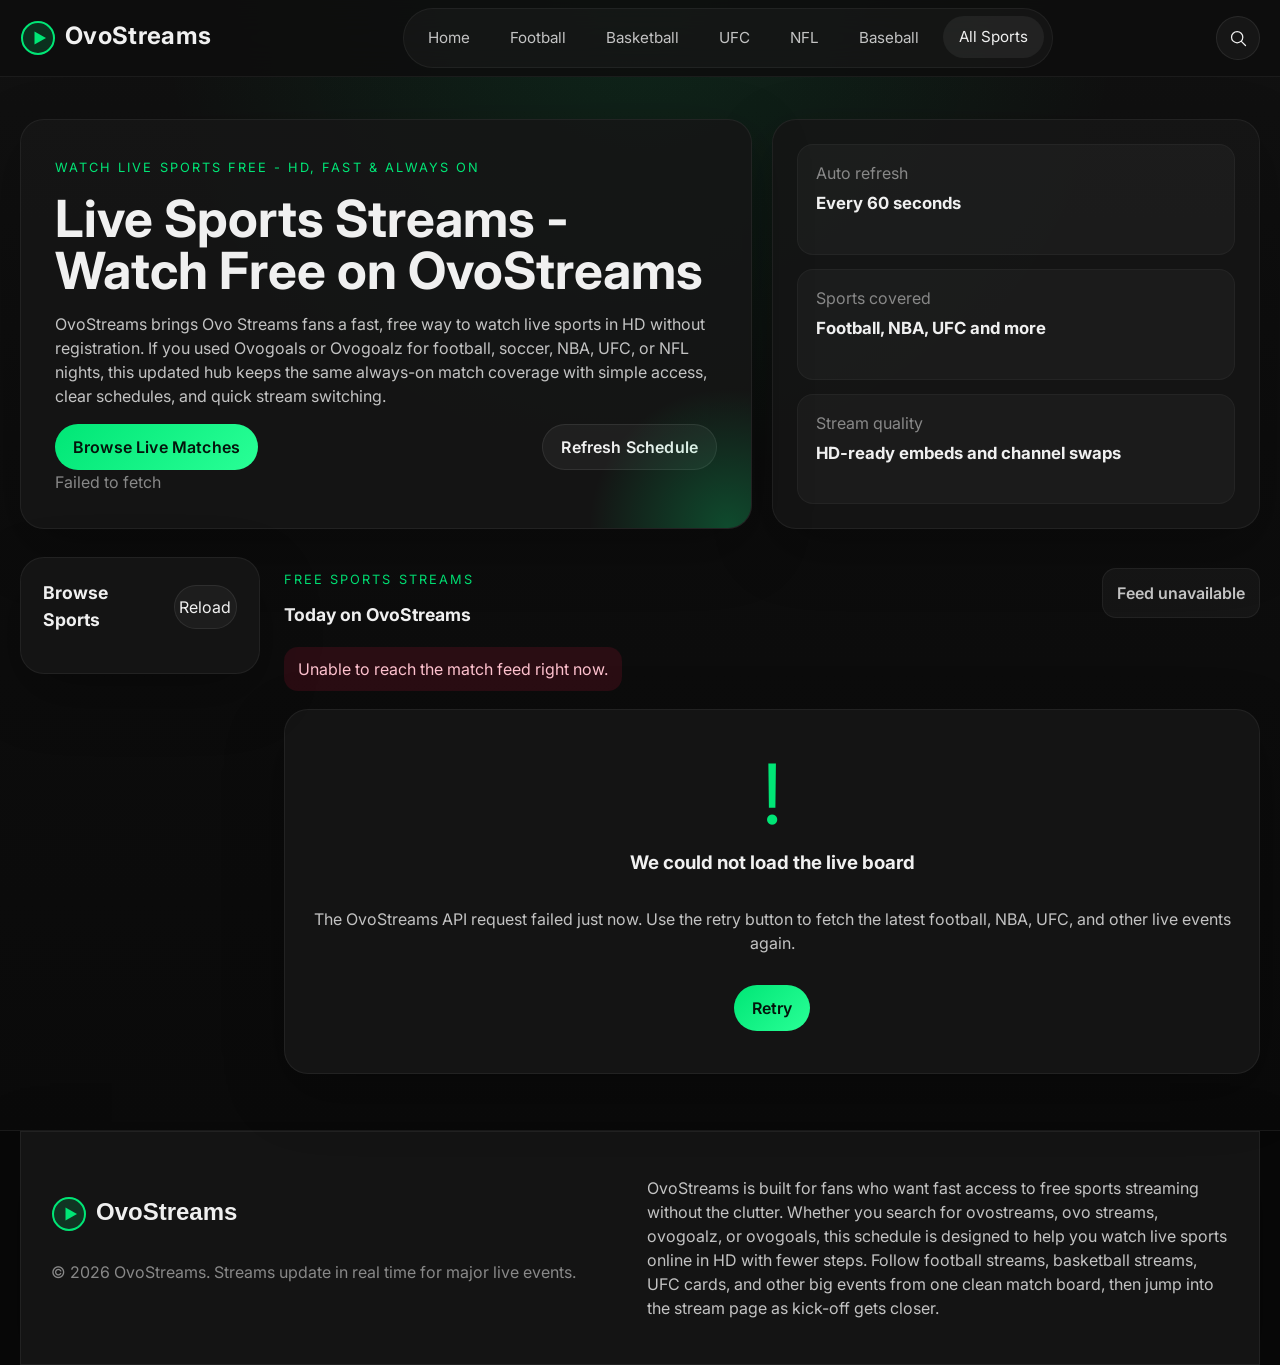
==== index.html @ c12c0e37 "Build static OvoStreams site" ====
<!DOCTYPE html>
<html lang="en">
<head>
  <meta charset="UTF-8">
  <meta name="viewport" content="width=device-width, initial-scale=1.0">
  <title>OvoStreams - Watch Free Live Sports Streaming | Ovogoals &amp; Ovostreams</title>
  <meta name="description" content="OvoStreams is your free live sports streaming hub. Watch football, NBA, UFC and more in HD. The best alternative to Ovogoalz, Ovogoals, and Buffstreams - no signup needed.">
  <meta name="keywords" content="ovostreams, ovo streams, ovogoals, ovogoalz, live sports streams, free sports streaming, watch sports online">
  <link rel="canonical" href="https://ovostreams.top/">
  <meta property="og:type" content="website">
  <meta property="og:title" content="OvoStreams - Watch Free Live Sports Streaming">
  <meta property="og:description" content="Stream football, NBA, UFC, NFL, and more in HD with OvoStreams. Fast, free, and always on.">
  <meta property="og:image" content="https://ovostreams.top/assets/img/og-image.png">
  <meta property="og:url" content="https://ovostreams.top/">
  <meta property="og:site_name" content="OvoStreams">
  <meta name="twitter:card" content="summary_large_image">
  <meta name="twitter:title" content="OvoStreams - Watch Free Live Sports Streaming">
  <meta name="twitter:description" content="Watch live sports free in HD on OvoStreams. Football, NBA, UFC, NFL and more with no registration.">
  <meta name="twitter:image" content="https://ovostreams.top/assets/img/og-image.png">
  <link rel="icon" type="image/svg+xml" href="assets/img/favicon.svg">
  <link rel="preconnect" href="https://fonts.googleapis.com">
  <link rel="preconnect" href="https://fonts.gstatic.com" crossorigin>
  <link href="https://fonts.googleapis.com/css2?family=Inter:wght@400;500;600;700&family=JetBrains+Mono:wght@500;700&display=swap" rel="stylesheet">
  <style>
    :root {
      color-scheme: dark;
      --bg-primary: #0d0d0d;
      --bg-secondary: #161616;
      --bg-tertiary: #1e1e1e;
      --accent-green: #00e676;
      --accent-red: #ff1744;
      --text-primary: #f0f0f0;
      --text-muted: #888888;
      --border: #2a2a2a;
      --card-hover: #1f2a1f;
      --shadow: 0 20px 60px rgba(0, 0, 0, 0.35);
      --radius-lg: 24px;
      --radius-md: 16px;
      --radius-sm: 12px;
      --content-width: min(1240px, calc(100vw - 32px));
      font-family: "Inter", sans-serif;
    }

    * {
      box-sizing: border-box;
    }

    body {
      margin: 0;
      min-height: 100vh;
      background:
        radial-gradient(circle at top, rgba(0, 230, 118, 0.1), transparent 32%),
        linear-gradient(180deg, #111 0%, #0d0d0d 32%, #090909 100%);
      color: var(--text-primary);
    }

    a {
      color: inherit;
      text-decoration: none;
    }

    .skip-link {
      position: absolute;
      left: 16px;
      top: -48px;
      background: var(--accent-green);
      color: #021108;
      padding: 10px 14px;
      border-radius: 999px;
      z-index: 30;
    }

    .skip-link:focus {
      top: 16px;
    }

    .site-header {
      position: sticky;
      top: 0;
      z-index: 20;
      backdrop-filter: blur(18px);
      background: rgba(13, 13, 13, 0.86);
      border-bottom: 1px solid rgba(255, 255, 255, 0.06);
    }

    .site-header__inner,
    .hero,
    .layout-shell,
    .site-footer__inner {
      width: var(--content-width);
      margin: 0 auto;
    }

    .site-header__inner {
      display: flex;
      align-items: center;
      justify-content: space-between;
      gap: 16px;
      min-height: 76px;
    }

    .brand {
      display: inline-flex;
      align-items: center;
      gap: 14px;
      font-weight: 700;
      font-size: 1.1rem;
      letter-spacing: 0.02em;
    }

    .hero {
      padding: 42px 0 28px;
    }

    .layout-shell {
      display: grid;
      grid-template-columns: 240px minmax(0, 1fr);
      gap: 24px;
      padding-bottom: 56px;
    }

    .match-grid {
      display: grid;
      grid-template-columns: repeat(auto-fit, minmax(260px, 1fr));
      gap: 18px;
    }

    .site-footer {
      border-top: 1px solid rgba(255, 255, 255, 0.08);
      background: rgba(8, 8, 8, 0.9);
    }

    @media (max-width: 860px) {
      .site-header__inner {
        flex-wrap: wrap;
        padding: 14px 0;
      }

      .layout-shell {
        grid-template-columns: 1fr;
      }
    }
  </style>
  <link rel="stylesheet" href="assets/css/style.css" media="print" onload="this.media='all'">
  <noscript><link rel="stylesheet" href="assets/css/style.css"></noscript>
  <script type="application/ld+json">
  {
    "@context": "https://schema.org",
    "@type": "WebSite",
    "name": "OvoStreams",
    "url": "https://ovostreams.top",
    "description": "Watch live sports streams free in HD. Football, NBA, UFC and more.",
    "potentialAction": {
      "@type": "SearchAction",
      "target": "https://ovostreams.top/?q={search_term_string}",
      "query-input": "required name=search_term_string"
    }
  }
  </script>
</head>
<body class="page-home" data-default-category="all">
  <a class="skip-link" href="#main-content">Skip to live matches</a>
  <header class="site-header">
    <div class="site-header__inner">
      <a class="brand" href="index.html" aria-label="OvoStreams home">
        <svg aria-hidden="true" width="220" height="36" viewBox="0 0 220 36" fill="none" xmlns="http://www.w3.org/2000/svg">
          <circle cx="18" cy="18" r="16" fill="#00E676" fill-opacity="0.16" stroke="#00E676" stroke-width="2"/>
          <path d="M14.5 11.5L26 18L14.5 24.5V11.5Z" fill="#00E676"/>
          <text x="45" y="24" fill="#F0F0F0" font-size="24" font-weight="700" font-family="Inter, sans-serif">OvoStreams</text>
        </svg>
      </a>
      <nav class="site-nav" aria-label="Primary navigation">
        <a class="site-nav__link" href="index.html">Home</a>
        <a class="site-nav__link" href="football.html" data-nav-filter="football">Football</a>
        <a class="site-nav__link" href="basketball.html" data-nav-filter="basketball">Basketball</a>
        <a class="site-nav__link" href="ufc.html" data-nav-filter="ufc">UFC</a>
        <a class="site-nav__link" href="nfl.html" data-nav-filter="nfl">NFL</a>
        <a class="site-nav__link" href="baseball.html" data-nav-filter="baseball">Baseball</a>
        <a class="site-nav__link is-active" href="index.html" data-nav-filter="all">All Sports</a>
      </nav>
      <button class="icon-button" type="button" aria-expanded="false" aria-controls="search-panel" data-search-toggle>
        <span class="visually-hidden">Open search</span>
        <svg aria-hidden="true" viewBox="0 0 24 24" width="20" height="20" fill="none">
          <circle cx="11" cy="11" r="6.75" stroke="currentColor" stroke-width="1.5"/>
          <path d="M16 16L21 21" stroke="currentColor" stroke-width="1.5" stroke-linecap="round"/>
        </svg>
      </button>
    </div>
    <div class="search-panel" id="search-panel" hidden>
      <form class="search-panel__inner" data-search-form>
        <label class="visually-hidden" for="match-search">Search live matches</label>
        <input id="match-search" class="search-input" type="search" name="q" placeholder="Search teams, leagues, NBA, UFC, football..." autocomplete="off">
        <button class="btn btn--primary" type="submit">Search</button>
      </form>
    </div>
  </header>

  <main id="main-content">
    <section class="hero">
      <div class="hero__content">
        <span class="eyebrow">Watch Live Sports Free - HD, Fast &amp; Always On</span>
        <h1>Live Sports Streams - Watch Free on OvoStreams</h1>
        <p class="hero__lede">OvoStreams brings Ovo Streams fans a fast, free way to watch live sports in HD without registration. If you used Ovogoals or Ovogoalz for football, soccer, NBA, UFC, or NFL nights, this updated hub keeps the same always-on match coverage with simple access, clear schedules, and quick stream switching.</p>
        <div class="hero__actions">
          <a class="btn btn--primary" href="#matches">Browse Live Matches</a>
          <button class="btn btn--ghost" type="button" data-refresh-button>Refresh Schedule</button>
        </div>
        <div class="hero__meta" aria-live="polite" data-last-updated>Loading the latest schedule...</div>
      </div>
      <aside class="hero__panel" aria-label="OvoStreams highlights">
        <div class="hero-stat">
          <span class="hero-stat__label">Auto refresh</span>
          <strong>Every 60 seconds</strong>
        </div>
        <div class="hero-stat">
          <span class="hero-stat__label">Sports covered</span>
          <strong>Football, NBA, UFC and more</strong>
        </div>
        <div class="hero-stat">
          <span class="hero-stat__label">Stream quality</span>
          <strong>HD-ready embeds and channel swaps</strong>
        </div>
      </aside>
    </section>

    <div class="layout-shell">
      <aside class="filters-panel" aria-label="Sports filters">
        <div class="filters-panel__inner">
          <div class="filters-panel__header">
            <h2>Browse Sports</h2>
            <button class="filters-panel__refresh" type="button" data-refresh-button>Reload</button>
          </div>
          <div class="category-list" id="categoryFilters"></div>
        </div>
      </aside>

      <section class="matches-section" id="matches" aria-labelledby="matches-heading">
        <div class="section-heading">
          <div>
            <p class="section-heading__eyebrow">Free sports streams</p>
            <h2 id="matches-heading">Today on OvoStreams</h2>
          </div>
          <div class="section-heading__actions">
            <span class="status-pill" data-status-pill>Loading match list</span>
          </div>
        </div>
        <div class="status-region" aria-live="polite" data-status-region></div>
        <div class="match-grid" id="matchGrid"></div>
      </section>
    </div>
  </main>

  <footer class="site-footer">
    <div class="site-footer__inner">
      <div>
        <a class="brand brand--footer" href="index.html" aria-label="OvoStreams home">
          <img src="assets/img/logo.svg" alt="OvoStreams" width="220" height="36" loading="lazy">
        </a>
        <p class="site-footer__copy">&copy; 2026 OvoStreams. Streams update in real time for major live events.</p>
      </div>
      <div>
        <p class="site-footer__seo">OvoStreams is built for fans who want fast access to free sports streaming without the clutter. Whether you search for ovostreams, ovo streams, ovogoalz, or ovogoals, this schedule is designed to help you watch live sports online in HD with fewer steps. Follow football streams, basketball streams, UFC cards, and other big events from one clean match board, then jump into the stream page as kick-off gets closer.</p>
      </div>
    </div>
  </footer>

  <script defer src="assets/js/utils.js"></script>
  <script defer src="assets/js/app.js"></script>
</body>
</html>
---- assets/css/style.css ----
:root {
  color-scheme: dark;
  --bg-primary: #0d0d0d;
  --bg-secondary: #161616;
  --bg-tertiary: #1e1e1e;
  --accent-green: #00e676;
  --accent-green-soft: rgba(0, 230, 118, 0.14);
  --accent-red: #ff1744;
  --text-primary: #f0f0f0;
  --text-secondary: #c3c3c3;
  --text-muted: #888888;
  --border: #2a2a2a;
  --card-hover: #1f2a1f;
  --card-shadow: 0 20px 60px rgba(0, 0, 0, 0.28);
  --radius-xl: 28px;
  --radius-lg: 24px;
  --radius-md: 16px;
  --radius-sm: 12px;
  --content-width: min(1240px, calc(100vw - 32px));
}

html {
  scroll-behavior: smooth;
}

body {
  font-family: "Inter", sans-serif;
  line-height: 1.5;
}

img {
  max-width: 100%;
  height: auto;
}

button,
input,
iframe {
  font: inherit;
}

button {
  border: 0;
  cursor: pointer;
}

.visually-hidden {
  position: absolute;
  width: 1px;
  height: 1px;
  padding: 0;
  margin: -1px;
  overflow: hidden;
  clip: rect(0, 0, 0, 0);
  white-space: nowrap;
  border: 0;
}

.site-nav {
  display: inline-flex;
  align-items: center;
  gap: 8px;
  padding: 8px;
  border-radius: 999px;
  background: rgba(255, 255, 255, 0.03);
  border: 1px solid rgba(255, 255, 255, 0.05);
}

.site-nav__link {
  padding: 10px 16px;
  border-radius: 999px;
  color: var(--text-secondary);
  font-size: 0.95rem;
  transition: color 160ms ease, background 160ms ease, transform 160ms ease;
}

.site-nav__link:hover,
.site-nav__link:focus-visible,
.site-nav__link.is-active {
  color: var(--text-primary);
  background: rgba(255, 255, 255, 0.06);
  transform: translateY(-1px);
}

.icon-button,
.filters-panel__refresh {
  display: inline-flex;
  align-items: center;
  justify-content: center;
  min-width: 44px;
  min-height: 44px;
  border-radius: 999px;
  background: rgba(255, 255, 255, 0.04);
  color: var(--text-primary);
  border: 1px solid rgba(255, 255, 255, 0.08);
  transition: transform 160ms ease, border-color 160ms ease, background 160ms ease;
}

.icon-button:hover,
.icon-button:focus-visible,
.filters-panel__refresh:hover,
.filters-panel__refresh:focus-visible {
  transform: translateY(-1px);
  border-color: rgba(0, 230, 118, 0.45);
  background: rgba(0, 230, 118, 0.12);
}

.search-panel {
  border-top: 1px solid rgba(255, 255, 255, 0.06);
  background: rgba(8, 8, 8, 0.82);
}

.search-panel__inner {
  width: var(--content-width);
  margin: 0 auto;
  display: flex;
  gap: 12px;
  padding: 14px 0 18px;
}

.search-input {
  flex: 1;
  min-width: 0;
  border-radius: 14px;
  border: 1px solid rgba(255, 255, 255, 0.08);
  background: rgba(255, 255, 255, 0.04);
  color: var(--text-primary);
  padding: 14px 18px;
}

.search-input::placeholder {
  color: var(--text-muted);
}

.btn {
  display: inline-flex;
  align-items: center;
  justify-content: center;
  gap: 8px;
  min-height: 46px;
  padding: 0 18px;
  border-radius: 999px;
  font-weight: 600;
  letter-spacing: 0.01em;
  transition: transform 160ms ease, background 160ms ease, border-color 160ms ease, color 160ms ease;
}

.btn:hover,
.btn:focus-visible {
  transform: translateY(-1px);
}

.btn--primary {
  background: linear-gradient(135deg, #00e676, #29ff96);
  color: #04140b;
}

.btn--ghost {
  background: rgba(255, 255, 255, 0.05);
  color: var(--text-primary);
  border: 1px solid rgba(255, 255, 255, 0.08);
}

.hero {
  display: grid;
  grid-template-columns: minmax(0, 1.2fr) minmax(280px, 0.8fr);
  gap: 20px;
  align-items: stretch;
}

.hero.hero--single {
  grid-template-columns: minmax(0, 1fr) !important;
}

.hero.hero--single > * {
  grid-column: 1 / -1;
}

.hero__content,
.hero__panel,
.filters-panel__inner,
.match-card,
.empty-state,
.site-footer__inner,
.match-shell__main,
.match-shell__sidebar,
.player-shell,
.seo-article,
.not-found__panel {
  background: rgba(22, 22, 22, 0.88);
  border: 1px solid rgba(255, 255, 255, 0.06);
  box-shadow: var(--card-shadow);
}

.hero__content,
.hero__panel,
.filters-panel__inner,
.match-shell__main,
.match-shell__sidebar,
.seo-article,
.not-found__panel {
  border-radius: var(--radius-lg);
}

.hero__content {
  padding: 34px;
  position: relative;
  overflow: hidden;
}

.hero__content::after {
  content: "";
  position: absolute;
  inset: auto -16% -34% auto;
  width: 280px;
  height: 280px;
  border-radius: 50%;
  background: radial-gradient(circle, rgba(0, 230, 118, 0.26), transparent 70%);
  pointer-events: none;
}

.eyebrow,
.section-heading__eyebrow,
.match-meta__eyebrow {
  display: inline-flex;
  align-items: center;
  gap: 8px;
  font-size: 0.8rem;
  letter-spacing: 0.16em;
  text-transform: uppercase;
  color: var(--accent-green);
}

.hero h1,
.match-meta h1,
.not-found__panel h1 {
  margin: 14px 0 12px;
  font-size: clamp(2.1rem, 4vw, 3.6rem);
  line-height: 1.02;
}

.hero__lede,
.site-footer__seo,
.seo-article p,
.empty-state p,
.match-summary {
  color: var(--text-secondary);
}

.hero__actions,
.section-heading,
.section-heading__actions,
.match-meta__row,
.player-shell__tabs,
.stream-list,
.site-footer__inner,
.match-shell,
.breadcrumbs,
.not-found__actions {
  display: flex;
  gap: 14px;
}

.hero__actions,
.section-heading,
.match-meta__row,
.site-footer__inner,
.breadcrumbs {
  align-items: center;
  justify-content: space-between;
}

.hero__actions,
.stream-list,
.not-found__actions {
  flex-wrap: wrap;
}

.hero__meta,
.site-footer__copy,
.breadcrumbs,
.match-summary,
.hero-stat__label {
  color: var(--text-muted);
}

.hero__panel {
  display: grid;
  gap: 14px;
  padding: 24px;
}

.hero-stat {
  padding: 16px 18px;
  border-radius: var(--radius-md);
  background: rgba(255, 255, 255, 0.03);
  border: 1px solid rgba(255, 255, 255, 0.04);
}

.hero-stat strong {
  display: block;
  margin-top: 6px;
  font-size: 1.05rem;
}

.filters-panel {
  position: sticky;
  top: 98px;
  align-self: start;
}

.filters-panel__inner {
  padding: 22px;
}

.filters-panel__header {
  display: flex;
  align-items: center;
  justify-content: space-between;
  gap: 12px;
  margin-bottom: 18px;
}

.filters-panel__header h2,
.section-heading h2,
.match-shell__sidebar h2 {
  margin: 0;
  font-size: 1.1rem;
}

.category-list,
.stream-list {
  display: grid;
  gap: 10px;
}

.category-pill,
.status-pill,
.meta-pill,
.channel-button {
  display: inline-flex;
  align-items: center;
  gap: 10px;
  padding: 12px 14px;
  border-radius: 14px;
  font-weight: 600;
}

.category-pill {
  width: 100%;
  justify-content: space-between;
  background: rgba(255, 255, 255, 0.03);
  color: var(--text-secondary);
  border: 1px solid transparent;
  transition: transform 160ms ease, border-color 160ms ease, background 160ms ease, color 160ms ease;
}

.category-pill:hover,
.category-pill:focus-visible,
.category-pill.is-active {
  color: var(--text-primary);
  background: rgba(0, 230, 118, 0.1);
  border-color: rgba(0, 230, 118, 0.32);
  transform: translateX(2px);
}

.category-pill__count {
  color: var(--text-muted);
  font-size: 0.88rem;
}

.matches-section {
  min-width: 0;
}

.section-heading {
  margin-bottom: 18px;
}

.status-pill,
.meta-pill {
  background: rgba(255, 255, 255, 0.04);
  color: var(--text-secondary);
  border: 1px solid rgba(255, 255, 255, 0.06);
}

.status-region {
  min-height: 28px;
  margin-bottom: 18px;
}

.status-message {
  display: inline-flex;
  align-items: center;
  gap: 10px;
  padding: 10px 14px;
  border-radius: 14px;
  background: rgba(255, 255, 255, 0.03);
  color: var(--text-secondary);
}

.status-message--error {
  background: rgba(255, 23, 68, 0.12);
  color: #ffc2cf;
}

.match-card {
  position: relative;
  overflow: hidden;
  display: flex;
  flex-direction: column;
  gap: 18px;
  padding: 22px;
  border-radius: var(--radius-md);
  transition: transform 180ms ease, border-color 180ms ease, background 180ms ease;
  min-height: 220px;
  cursor: pointer;
}

.match-card:hover,
.match-card:focus-within,
.match-card:focus-visible {
  transform: translateY(-4px);
  border-color: rgba(0, 230, 118, 0.25);
  background: rgba(31, 42, 31, 0.9);
}

.match-card:focus-visible {
  outline: 2px solid rgba(0, 230, 118, 0.75);
  outline-offset: 2px;
}

.match-card__header,
.match-card__footer,
.stream-list,
.empty-state,
.match-meta__stats,
.match-details__list {
  display: flex;
  align-items: center;
  gap: 12px;
}

.match-card__header,
.match-card__footer,
.match-meta__stats,
.match-details__list {
  justify-content: space-between;
}

.category-badge,
.stream-count,
.match-time,
.match-timecode,
.live-indicator,
.match-card__icon,
.inline-stat {
  display: inline-flex;
  align-items: center;
  gap: 8px;
}

.category-badge,
.stream-count,
.match-card__icon {
  padding: 8px 12px;
  border-radius: 999px;
  background: rgba(255, 255, 255, 0.04);
  color: var(--text-secondary);
  font-size: 0.9rem;
}

.match-card__title,
.seo-article h2,
.match-details__list dt,
.empty-state h3 {
  margin: 0;
}

.match-card__title {
  font-size: 1.2rem;
  line-height: 1.25;
}

.match-card__footer {
  margin-top: auto;
}

.match-time,
.match-timecode,
.inline-stat {
  color: var(--text-secondary);
  font-family: "JetBrains Mono", monospace;
  font-size: 0.92rem;
}

.btn-watch,
.channel-button {
  background: rgba(0, 230, 118, 0.12);
  color: var(--accent-green);
  border: 1px solid rgba(0, 230, 118, 0.18);
}

.btn-watch {
  padding: 10px 14px;
  border-radius: 999px;
  font-weight: 700;
}

.btn-watch:hover,
.btn-watch:focus-visible,
.channel-button:hover,
.channel-button:focus-visible,
.channel-button.is-active {
  background: rgba(0, 230, 118, 0.18);
  border-color: rgba(0, 230, 118, 0.34);
}

.empty-state,
.not-found__panel {
  flex-direction: column;
  justify-content: center;
  text-align: center;
  gap: 14px;
  padding: 42px 26px;
  border-radius: var(--radius-lg);
}

.empty-state__icon,
.not-found__code {
  font-size: clamp(2.8rem, 10vw, 5.2rem);
  line-height: 1;
  color: var(--accent-green);
}

.site-footer__inner {
  width: var(--content-width);
  margin: 0 auto;
  padding: 28px 30px;
}

.site-footer__inner > * {
  flex: 1;
}

.brand--footer {
  margin-bottom: 12px;
}

.page-match .site-main,
.page-not-found .site-main {
  width: var(--content-width);
  margin: 0 auto;
  padding: 36px 0 56px;
}

.breadcrumbs {
  flex-wrap: wrap;
  margin-bottom: 20px;
  font-size: 0.95rem;
}

.breadcrumbs a:hover,
.breadcrumbs a:focus-visible {
  color: var(--text-primary);
}

.breadcrumbs span:last-child {
  color: var(--text-primary);
}

.match-shell {
  align-items: start;
}

.match-shell__main {
  flex: 1.5;
  min-width: 0;
  padding: 28px;
}

.match-shell__sidebar {
  flex: 0.9;
  min-width: min(320px, 100%);
  padding: 24px;
  position: sticky;
  top: 98px;
}

.match-meta__stats,
.match-details__list {
  flex-wrap: wrap;
  margin: 18px 0 0;
}

.player-shell {
  margin-top: 26px;
  padding: 18px;
  border-radius: var(--radius-md);
  max-width: 900px;
}

.player-shell__frame {
  position: relative;
  width: 100%;
  aspect-ratio: 16 / 9;
  background: linear-gradient(135deg, rgba(255, 255, 255, 0.03), rgba(0, 230, 118, 0.08));
  border-radius: var(--radius-md);
  overflow: hidden;
}

.player-shell__frame iframe {
  width: 100%;
  height: 100%;
  border: 0;
  background: #000;
}

.player-shell__placeholder {
  display: grid;
  place-items: center;
  height: 100%;
  padding: 24px;
  text-align: center;
  color: var(--text-secondary);
}

.player-shell__tabs {
  justify-content: flex-start;
  margin-top: 16px;
  flex-wrap: wrap;
}

.seo-article,
.match-shell__sidebar {
  margin-top: 22px;
}

.seo-article,
.match-shell__sidebar {
  padding: 24px;
}

.match-details__list {
  flex-direction: column;
  align-items: stretch;
  gap: 14px;
  margin-top: 18px;
}

.match-details__list div {
  padding: 14px 16px;
  border-radius: var(--radius-sm);
  background: rgba(255, 255, 255, 0.03);
}

.match-details__list dt {
  color: var(--text-muted);
  margin-bottom: 6px;
}

.match-details__list dd {
  margin: 0;
}

.not-found__panel {
  max-width: 720px;
  margin: 80px auto 0;
}

.live-indicator {
  color: #ffc6d3;
  font-weight: 700;
}

.live-dot {
  width: 8px;
  height: 8px;
  border-radius: 50%;
  background: #ff1744;
  animation: pulse-live 1.2s infinite ease-in-out;
  display: inline-block;
}

.skeleton {
  background: linear-gradient(90deg, #1e1e1e 25%, #2a2a2a 50%, #1e1e1e 75%);
  background-size: 400px 100%;
  animation: shimmer 1.4s infinite linear;
  border-radius: 8px;
}

.skeleton-card {
  min-height: 220px;
  padding: 22px;
  border-radius: var(--radius-md);
  background-color: rgba(22, 22, 22, 0.9);
  border: 1px solid rgba(255, 255, 255, 0.06);
}

.skeleton-card__top,
.skeleton-card__title,
.skeleton-card__footer {
  border-radius: 999px;
}

.skeleton-card__top {
  width: 62%;
  height: 18px;
  margin-bottom: 24px;
}

.skeleton-card__title {
  width: 90%;
  height: 22px;
  margin-bottom: 14px;
}

.skeleton-card__title:last-of-type {
  width: 68%;
}

.skeleton-card__footer {
  width: 54%;
  height: 18px;
  margin-top: 36px;
}

@keyframes pulse-live {
  0%,
  100% {
    opacity: 1;
    transform: scale(1);
  }
  50% {
    opacity: 0.4;
    transform: scale(1.4);
  }
}

@keyframes shimmer {
  0% {
    background-position: -400px 0;
  }
  100% {
    background-position: 400px 0;
  }
}

@media (max-width: 1100px) {
  .hero,
  .site-footer__inner,
  .match-shell {
    flex-direction: column;
  }

  .hero {
    grid-template-columns: 1fr;
  }

  .match-shell {
    display: grid;
  }

  .match-shell__sidebar {
    position: static;
    min-width: 0;
  }
}

@media (max-width: 860px) {
  .site-nav {
    order: 3;
    width: 100%;
    overflow-x: auto;
    justify-content: flex-start;
    scrollbar-width: none;
  }

  .site-nav::-webkit-scrollbar,
  .category-list::-webkit-scrollbar {
    display: none;
  }

  .filters-panel {
    position: static;
  }

  .filters-panel__inner {
    padding: 0;
    background: transparent;
    border: 0;
    box-shadow: none;
  }

  .filters-panel__header {
    margin-bottom: 12px;
  }

  .category-list {
    display: flex;
    overflow-x: auto;
    padding-bottom: 4px;
  }

  .category-pill {
    width: auto;
    white-space: nowrap;
  }

  .match-grid {
    grid-template-columns: 1fr;
  }

  .search-panel__inner {
    flex-direction: column;
  }
}

@media (max-width: 640px) {
  .site-header__inner,
  .hero,
  .layout-shell,
  .page-match .site-main,
  .page-not-found .site-main,
  .site-footer__inner {
    width: min(100vw - 24px, 1240px);
  }

  .hero__content,
  .hero__panel,
  .match-shell__main,
  .match-shell__sidebar,
  .seo-article,
  .not-found__panel,
  .player-shell {
    padding: 22px;
  }

  .section-heading {
    align-items: flex-start;
    flex-direction: column;
  }

  .match-card__header,
  .match-card__footer {
    align-items: flex-start;
    flex-direction: column;
  }

  .site-footer__inner {
    padding: 24px;
  }
}
---- assets/css/style.css ----
:root {
  color-scheme: dark;
  --bg-primary: #0d0d0d;
  --bg-secondary: #161616;
  --bg-tertiary: #1e1e1e;
  --accent-green: #00e676;
  --accent-green-soft: rgba(0, 230, 118, 0.14);
  --accent-red: #ff1744;
  --text-primary: #f0f0f0;
  --text-secondary: #c3c3c3;
  --text-muted: #888888;
  --border: #2a2a2a;
  --card-hover: #1f2a1f;
  --card-shadow: 0 20px 60px rgba(0, 0, 0, 0.28);
  --radius-xl: 28px;
  --radius-lg: 24px;
  --radius-md: 16px;
  --radius-sm: 12px;
  --content-width: min(1240px, calc(100vw - 32px));
}

html {
  scroll-behavior: smooth;
}

body {
  font-family: "Inter", sans-serif;
  line-height: 1.5;
}

img {
  max-width: 100%;
  height: auto;
}

button,
input,
iframe {
  font: inherit;
}

button {
  border: 0;
  cursor: pointer;
}

.visually-hidden {
  position: absolute;
  width: 1px;
  height: 1px;
  padding: 0;
  margin: -1px;
  overflow: hidden;
  clip: rect(0, 0, 0, 0);
  white-space: nowrap;
  border: 0;
}

.site-nav {
  display: inline-flex;
  align-items: center;
  gap: 8px;
  padding: 8px;
  border-radius: 999px;
  background: rgba(255, 255, 255, 0.03);
  border: 1px solid rgba(255, 255, 255, 0.05);
}

.site-nav__link {
  padding: 10px 16px;
  border-radius: 999px;
  color: var(--text-secondary);
  font-size: 0.95rem;
  transition: color 160ms ease, background 160ms ease, transform 160ms ease;
}

.site-nav__link:hover,
.site-nav__link:focus-visible,
.site-nav__link.is-active {
  color: var(--text-primary);
  background: rgba(255, 255, 255, 0.06);
  transform: translateY(-1px);
}

.icon-button,
.filters-panel__refresh {
  display: inline-flex;
  align-items: center;
  justify-content: center;
  min-width: 44px;
  min-height: 44px;
  border-radius: 999px;
  background: rgba(255, 255, 255, 0.04);
  color: var(--text-primary);
  border: 1px solid rgba(255, 255, 255, 0.08);
  transition: transform 160ms ease, border-color 160ms ease, background 160ms ease;
}

.icon-button:hover,
.icon-button:focus-visible,
.filters-panel__refresh:hover,
.filters-panel__refresh:focus-visible {
  transform: translateY(-1px);
  border-color: rgba(0, 230, 118, 0.45);
  background: rgba(0, 230, 118, 0.12);
}

.search-panel {
  border-top: 1px solid rgba(255, 255, 255, 0.06);
  background: rgba(8, 8, 8, 0.82);
}

.search-panel__inner {
  width: var(--content-width);
  margin: 0 auto;
  display: flex;
  gap: 12px;
  padding: 14px 0 18px;
}

.search-input {
  flex: 1;
  min-width: 0;
  border-radius: 14px;
  border: 1px solid rgba(255, 255, 255, 0.08);
  background: rgba(255, 255, 255, 0.04);
  color: var(--text-primary);
  padding: 14px 18px;
}

.search-input::placeholder {
  color: var(--text-muted);
}

.btn {
  display: inline-flex;
  align-items: center;
  justify-content: center;
  gap: 8px;
  min-height: 46px;
  padding: 0 18px;
  border-radius: 999px;
  font-weight: 600;
  letter-spacing: 0.01em;
  transition: transform 160ms ease, background 160ms ease, border-color 160ms ease, color 160ms ease;
}

.btn:hover,
.btn:focus-visible {
  transform: translateY(-1px);
}

.btn--primary {
  background: linear-gradient(135deg, #00e676, #29ff96);
  color: #04140b;
}

.btn--ghost {
  background: rgba(255, 255, 255, 0.05);
  color: var(--text-primary);
  border: 1px solid rgba(255, 255, 255, 0.08);
}

.hero {
  display: grid;
  grid-template-columns: minmax(0, 1.2fr) minmax(280px, 0.8fr);
  gap: 20px;
  align-items: stretch;
}

.hero.hero--single {
  grid-template-columns: minmax(0, 1fr) !important;
}

.hero.hero--single > * {
  grid-column: 1 / -1;
}

.hero__content,
.hero__panel,
.filters-panel__inner,
.match-card,
.empty-state,
.site-footer__inner,
.match-shell__main,
.match-shell__sidebar,
.player-shell,
.seo-article,
.not-found__panel {
  background: rgba(22, 22, 22, 0.88);
  border: 1px solid rgba(255, 255, 255, 0.06);
  box-shadow: var(--card-shadow);
}

.hero__content,
.hero__panel,
.filters-panel__inner,
.match-shell__main,
.match-shell__sidebar,
.seo-article,
.not-found__panel {
  border-radius: var(--radius-lg);
}

.hero__content {
  padding: 34px;
  position: relative;
  overflow: hidden;
}

.hero__content::after {
  content: "";
  position: absolute;
  inset: auto -16% -34% auto;
  width: 280px;
  height: 280px;
  border-radius: 50%;
  background: radial-gradient(circle, rgba(0, 230, 118, 0.26), transparent 70%);
  pointer-events: none;
}

.eyebrow,
.section-heading__eyebrow,
.match-meta__eyebrow {
  display: inline-flex;
  align-items: center;
  gap: 8px;
  font-size: 0.8rem;
  letter-spacing: 0.16em;
  text-transform: uppercase;
  color: var(--accent-green);
}

.hero h1,
.match-meta h1,
.not-found__panel h1 {
  margin: 14px 0 12px;
  font-size: clamp(2.1rem, 4vw, 3.6rem);
  line-height: 1.02;
}

.hero__lede,
.site-footer__seo,
.seo-article p,
.empty-state p,
.match-summary {
  color: var(--text-secondary);
}

.hero__actions,
.section-heading,
.section-heading__actions,
.match-meta__row,
.player-shell__tabs,
.stream-list,
.site-footer__inner,
.match-shell,
.breadcrumbs,
.not-found__actions {
  display: flex;
  gap: 14px;
}

.hero__actions,
.section-heading,
.match-meta__row,
.site-footer__inner,
.breadcrumbs {
  align-items: center;
  justify-content: space-between;
}

.hero__actions,
.stream-list,
.not-found__actions {
  flex-wrap: wrap;
}

.hero__meta,
.site-footer__copy,
.breadcrumbs,
.match-summary,
.hero-stat__label {
  color: var(--text-muted);
}

.hero__panel {
  display: grid;
  gap: 14px;
  padding: 24px;
}

.hero-stat {
  padding: 16px 18px;
  border-radius: var(--radius-md);
  background: rgba(255, 255, 255, 0.03);
  border: 1px solid rgba(255, 255, 255, 0.04);
}

.hero-stat strong {
  display: block;
  margin-top: 6px;
  font-size: 1.05rem;
}

.filters-panel {
  position: sticky;
  top: 98px;
  align-self: start;
}

.filters-panel__inner {
  padding: 22px;
}

.filters-panel__header {
  display: flex;
  align-items: center;
  justify-content: space-between;
  gap: 12px;
  margin-bottom: 18px;
}

.filters-panel__header h2,
.section-heading h2,
.match-shell__sidebar h2 {
  margin: 0;
  font-size: 1.1rem;
}

.category-list,
.stream-list {
  display: grid;
  gap: 10px;
}

.category-pill,
.status-pill,
.meta-pill,
.channel-button {
  display: inline-flex;
  align-items: center;
  gap: 10px;
  padding: 12px 14px;
  border-radius: 14px;
  font-weight: 600;
}

.category-pill {
  width: 100%;
  justify-content: space-between;
  background: rgba(255, 255, 255, 0.03);
  color: var(--text-secondary);
  border: 1px solid transparent;
  transition: transform 160ms ease, border-color 160ms ease, background 160ms ease, color 160ms ease;
}

.category-pill:hover,
.category-pill:focus-visible,
.category-pill.is-active {
  color: var(--text-primary);
  background: rgba(0, 230, 118, 0.1);
  border-color: rgba(0, 230, 118, 0.32);
  transform: translateX(2px);
}

.category-pill__count {
  color: var(--text-muted);
  font-size: 0.88rem;
}

.matches-section {
  min-width: 0;
}

.section-heading {
  margin-bottom: 18px;
}

.status-pill,
.meta-pill {
  background: rgba(255, 255, 255, 0.04);
  color: var(--text-secondary);
  border: 1px solid rgba(255, 255, 255, 0.06);
}

.status-region {
  min-height: 28px;
  margin-bottom: 18px;
}

.status-message {
  display: inline-flex;
  align-items: center;
  gap: 10px;
  padding: 10px 14px;
  border-radius: 14px;
  background: rgba(255, 255, 255, 0.03);
  color: var(--text-secondary);
}

.status-message--error {
  background: rgba(255, 23, 68, 0.12);
  color: #ffc2cf;
}

.match-card {
  position: relative;
  overflow: hidden;
  display: flex;
  flex-direction: column;
  gap: 18px;
  padding: 22px;
  border-radius: var(--radius-md);
  transition: transform 180ms ease, border-color 180ms ease, background 180ms ease;
  min-height: 220px;
  cursor: pointer;
}

.match-card:hover,
.match-card:focus-within,
.match-card:focus-visible {
  transform: translateY(-4px);
  border-color: rgba(0, 230, 118, 0.25);
  background: rgba(31, 42, 31, 0.9);
}

.match-card:focus-visible {
  outline: 2px solid rgba(0, 230, 118, 0.75);
  outline-offset: 2px;
}

.match-card__header,
.match-card__footer,
.stream-list,
.empty-state,
.match-meta__stats,
.match-details__list {
  display: flex;
  align-items: center;
  gap: 12px;
}

.match-card__header,
.match-card__footer,
.match-meta__stats,
.match-details__list {
  justify-content: space-between;
}

.category-badge,
.stream-count,
.match-time,
.match-timecode,
.live-indicator,
.match-card__icon,
.inline-stat {
  display: inline-flex;
  align-items: center;
  gap: 8px;
}

.category-badge,
.stream-count,
.match-card__icon {
  padding: 8px 12px;
  border-radius: 999px;
  background: rgba(255, 255, 255, 0.04);
  color: var(--text-secondary);
  font-size: 0.9rem;
}

.match-card__title,
.seo-article h2,
.match-details__list dt,
.empty-state h3 {
  margin: 0;
}

.match-card__title {
  font-size: 1.2rem;
  line-height: 1.25;
}

.match-card__footer {
  margin-top: auto;
}

.match-time,
.match-timecode,
.inline-stat {
  color: var(--text-secondary);
  font-family: "JetBrains Mono", monospace;
  font-size: 0.92rem;
}

.btn-watch,
.channel-button {
  background: rgba(0, 230, 118, 0.12);
  color: var(--accent-green);
  border: 1px solid rgba(0, 230, 118, 0.18);
}

.btn-watch {
  padding: 10px 14px;
  border-radius: 999px;
  font-weight: 700;
}

.btn-watch:hover,
.btn-watch:focus-visible,
.channel-button:hover,
.channel-button:focus-visible,
.channel-button.is-active {
  background: rgba(0, 230, 118, 0.18);
  border-color: rgba(0, 230, 118, 0.34);
}

.empty-state,
.not-found__panel {
  flex-direction: column;
  justify-content: center;
  text-align: center;
  gap: 14px;
  padding: 42px 26px;
  border-radius: var(--radius-lg);
}

.empty-state__icon,
.not-found__code {
  font-size: clamp(2.8rem, 10vw, 5.2rem);
  line-height: 1;
  color: var(--accent-green);
}

.site-footer__inner {
  width: var(--content-width);
  margin: 0 auto;
  padding: 28px 30px;
}

.site-footer__inner > * {
  flex: 1;
}

.brand--footer {
  margin-bottom: 12px;
}

.page-match .site-main,
.page-not-found .site-main {
  width: var(--content-width);
  margin: 0 auto;
  padding: 36px 0 56px;
}

.breadcrumbs {
  flex-wrap: wrap;
  margin-bottom: 20px;
  font-size: 0.95rem;
}

.breadcrumbs a:hover,
.breadcrumbs a:focus-visible {
  color: var(--text-primary);
}

.breadcrumbs span:last-child {
  color: var(--text-primary);
}

.match-shell {
  align-items: start;
}

.match-shell__main {
  flex: 1.5;
  min-width: 0;
  padding: 28px;
}

.match-shell__sidebar {
  flex: 0.9;
  min-width: min(320px, 100%);
  padding: 24px;
  position: sticky;
  top: 98px;
}

.match-meta__stats,
.match-details__list {
  flex-wrap: wrap;
  margin: 18px 0 0;
}

.player-shell {
  margin-top: 26px;
  padding: 18px;
  border-radius: var(--radius-md);
  max-width: 900px;
}

.player-shell__frame {
  position: relative;
  width: 100%;
  aspect-ratio: 16 / 9;
  background: linear-gradient(135deg, rgba(255, 255, 255, 0.03), rgba(0, 230, 118, 0.08));
  border-radius: var(--radius-md);
  overflow: hidden;
}

.player-shell__frame iframe {
  width: 100%;
  height: 100%;
  border: 0;
  background: #000;
}

.player-shell__placeholder {
  display: grid;
  place-items: center;
  height: 100%;
  padding: 24px;
  text-align: center;
  color: var(--text-secondary);
}

.player-shell__tabs {
  justify-content: flex-start;
  margin-top: 16px;
  flex-wrap: wrap;
}

.seo-article,
.match-shell__sidebar {
  margin-top: 22px;
}

.seo-article,
.match-shell__sidebar {
  padding: 24px;
}

.match-details__list {
  flex-direction: column;
  align-items: stretch;
  gap: 14px;
  margin-top: 18px;
}

.match-details__list div {
  padding: 14px 16px;
  border-radius: var(--radius-sm);
  background: rgba(255, 255, 255, 0.03);
}

.match-details__list dt {
  color: var(--text-muted);
  margin-bottom: 6px;
}

.match-details__list dd {
  margin: 0;
}

.not-found__panel {
  max-width: 720px;
  margin: 80px auto 0;
}

.live-indicator {
  color: #ffc6d3;
  font-weight: 700;
}

.live-dot {
  width: 8px;
  height: 8px;
  border-radius: 50%;
  background: #ff1744;
  animation: pulse-live 1.2s infinite ease-in-out;
  display: inline-block;
}

.skeleton {
  background: linear-gradient(90deg, #1e1e1e 25%, #2a2a2a 50%, #1e1e1e 75%);
  background-size: 400px 100%;
  animation: shimmer 1.4s infinite linear;
  border-radius: 8px;
}

.skeleton-card {
  min-height: 220px;
  padding: 22px;
  border-radius: var(--radius-md);
  background-color: rgba(22, 22, 22, 0.9);
  border: 1px solid rgba(255, 255, 255, 0.06);
}

.skeleton-card__top,
.skeleton-card__title,
.skeleton-card__footer {
  border-radius: 999px;
}

.skeleton-card__top {
  width: 62%;
  height: 18px;
  margin-bottom: 24px;
}

.skeleton-card__title {
  width: 90%;
  height: 22px;
  margin-bottom: 14px;
}

.skeleton-card__title:last-of-type {
  width: 68%;
}

.skeleton-card__footer {
  width: 54%;
  height: 18px;
  margin-top: 36px;
}

@keyframes pulse-live {
  0%,
  100% {
    opacity: 1;
    transform: scale(1);
  }
  50% {
    opacity: 0.4;
    transform: scale(1.4);
  }
}

@keyframes shimmer {
  0% {
    background-position: -400px 0;
  }
  100% {
    background-position: 400px 0;
  }
}

@media (max-width: 1100px) {
  .hero,
  .site-footer__inner,
  .match-shell {
    flex-direction: column;
  }

  .hero {
    grid-template-columns: 1fr;
  }

  .match-shell {
    display: grid;
  }

  .match-shell__sidebar {
    position: static;
    min-width: 0;
  }
}

@media (max-width: 860px) {
  .site-nav {
    order: 3;
    width: 100%;
    overflow-x: auto;
    justify-content: flex-start;
    scrollbar-width: none;
  }

  .site-nav::-webkit-scrollbar,
  .category-list::-webkit-scrollbar {
    display: none;
  }

  .filters-panel {
    position: static;
  }

  .filters-panel__inner {
    padding: 0;
    background: transparent;
    border: 0;
    box-shadow: none;
  }

  .filters-panel__header {
    margin-bottom: 12px;
  }

  .category-list {
    display: flex;
    overflow-x: auto;
    padding-bottom: 4px;
  }

  .category-pill {
    width: auto;
    white-space: nowrap;
  }

  .match-grid {
    grid-template-columns: 1fr;
  }

  .search-panel__inner {
    flex-direction: column;
  }
}

@media (max-width: 640px) {
  .site-header__inner,
  .hero,
  .layout-shell,
  .page-match .site-main,
  .page-not-found .site-main,
  .site-footer__inner {
    width: min(100vw - 24px, 1240px);
  }

  .hero__content,
  .hero__panel,
  .match-shell__main,
  .match-shell__sidebar,
  .seo-article,
  .not-found__panel,
  .player-shell {
    padding: 22px;
  }

  .section-heading {
    align-items: flex-start;
    flex-direction: column;
  }

  .match-card__header,
  .match-card__footer {
    align-items: flex-start;
    flex-direction: column;
  }

  .site-footer__inner {
    padding: 24px;
  }
}
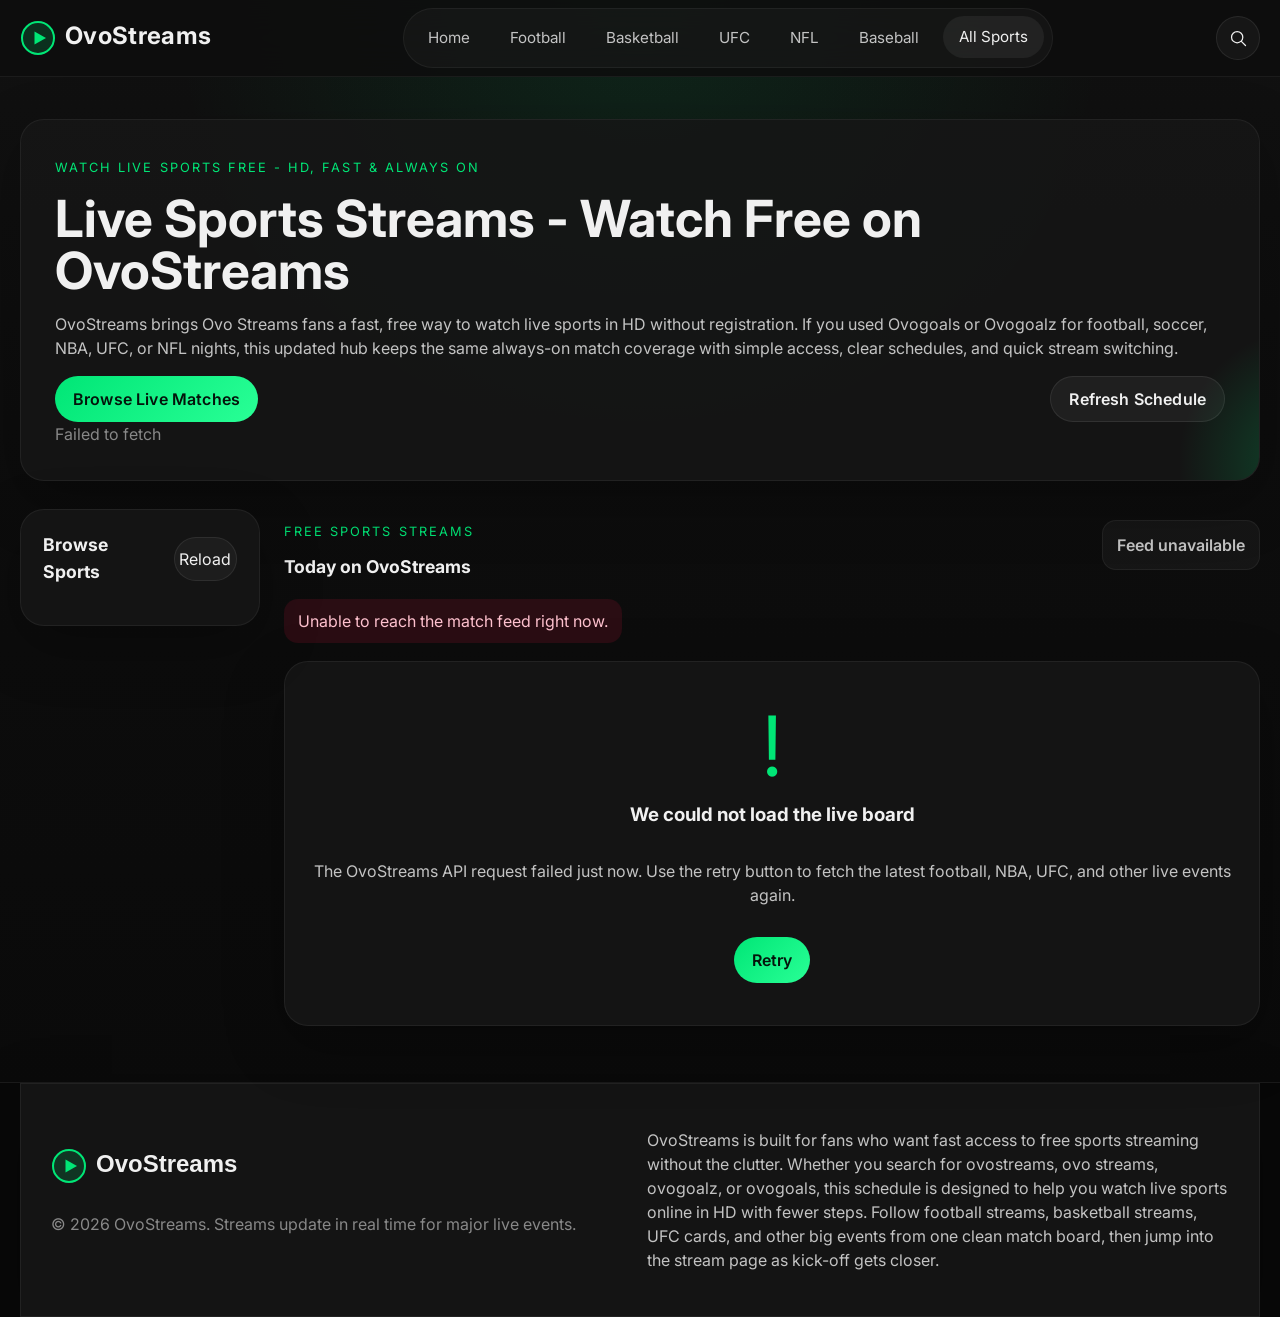
==== commit 2eb16947: "Remove homepage hero stat copy" ====
--- a/index.html
+++ b/index.html
@@ -196,7 +196,7 @@
   </header>
 
   <main id="main-content">
-    <section class="hero">
+    <section class="hero hero--single" style="display: block;">
       <div class="hero__content">
         <span class="eyebrow">Watch Live Sports Free - HD, Fast &amp; Always On</span>
         <h1>Live Sports Streams - Watch Free on OvoStreams</h1>
@@ -207,20 +207,6 @@
         </div>
         <div class="hero__meta" aria-live="polite" data-last-updated>Loading the latest schedule...</div>
       </div>
-      <aside class="hero__panel" aria-label="OvoStreams highlights">
-        <div class="hero-stat">
-          <span class="hero-stat__label">Auto refresh</span>
-          <strong>Every 60 seconds</strong>
-        </div>
-        <div class="hero-stat">
-          <span class="hero-stat__label">Sports covered</span>
-          <strong>Football, NBA, UFC and more</strong>
-        </div>
-        <div class="hero-stat">
-          <span class="hero-stat__label">Stream quality</span>
-          <strong>HD-ready embeds and channel swaps</strong>
-        </div>
-      </aside>
     </section>
 
     <div class="layout-shell">
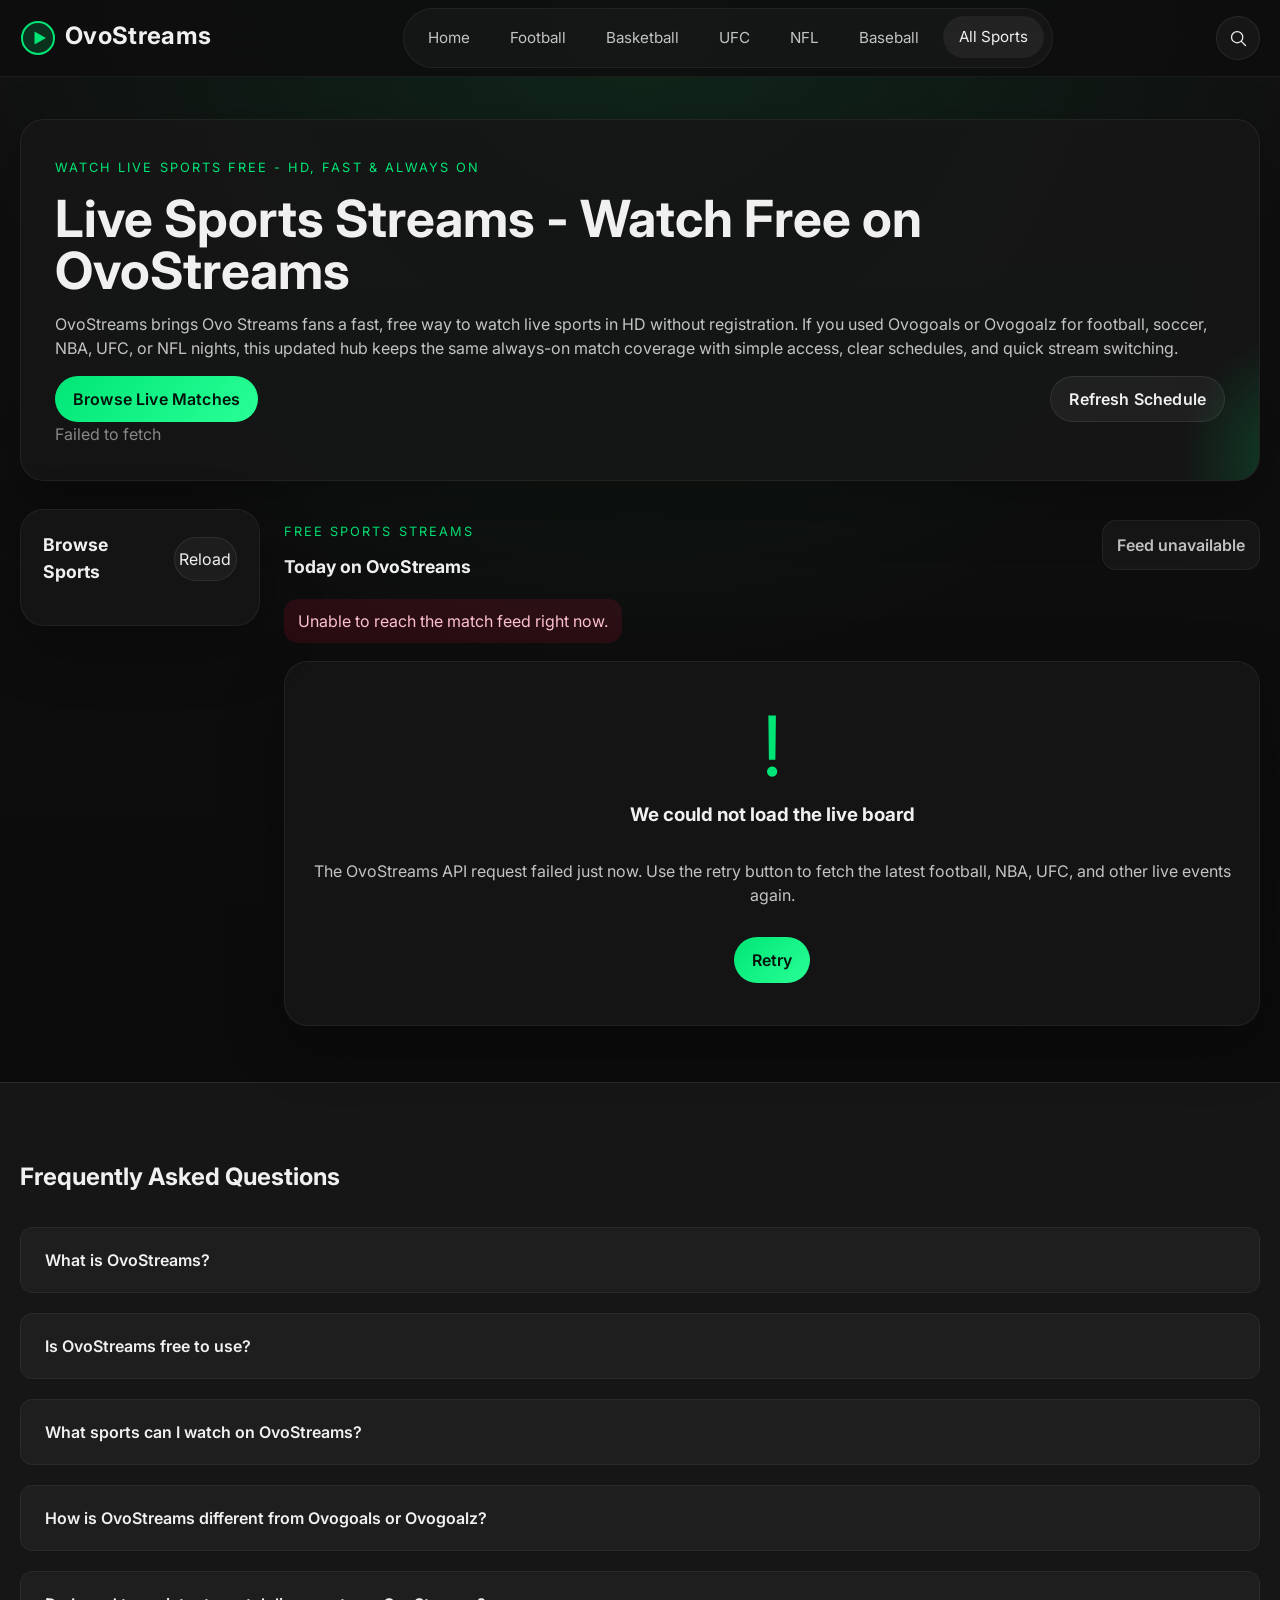
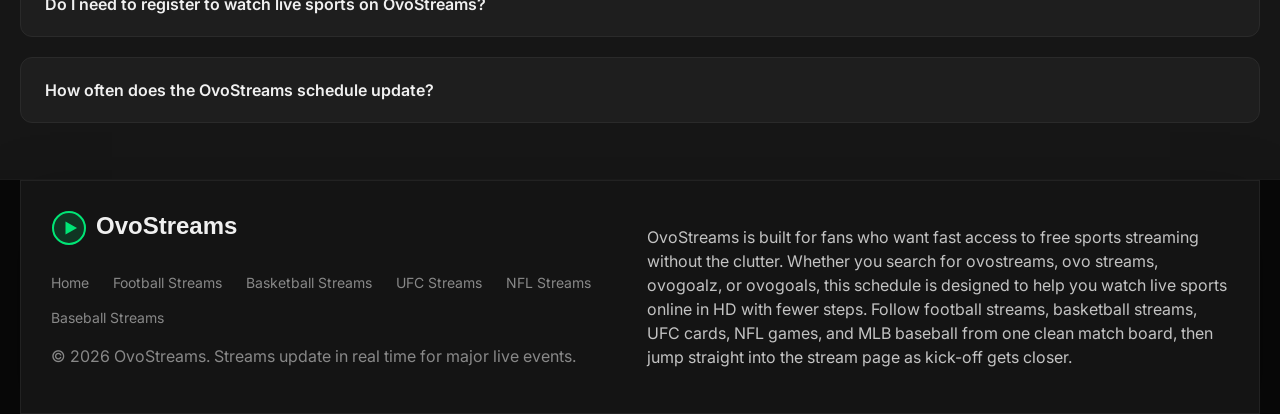
==== commit d5778505: "SEO: heavy optimisation across all pages - Add meta robots (max-snippet, max-image-preview, max-vide" ====
--- a/index.html
+++ b/index.html
@@ -17,9 +17,15 @@
   <meta name="twitter:title" content="OvoStreams - Watch Free Live Sports Streaming">
   <meta name="twitter:description" content="Watch live sports free in HD on OvoStreams. Football, NBA, UFC, NFL and more with no registration.">
   <meta name="twitter:image" content="https://ovostreams.top/assets/img/og-image.png">
+  <meta name="robots" content="index, follow, max-snippet:-1, max-image-preview:large, max-video-preview:-1">
+  <meta name="theme-color" content="#00e676">
+  <meta name="author" content="OvoStreams">
+  <meta name="rating" content="general">
   <link rel="icon" type="image/svg+xml" href="assets/img/favicon.svg">
+  <link rel="apple-touch-icon" href="assets/img/apple-touch-icon.png">
   <link rel="preconnect" href="https://fonts.googleapis.com">
   <link rel="preconnect" href="https://fonts.gstatic.com" crossorigin>
+  <link rel="preload" as="style" href="https://fonts.googleapis.com/css2?family=Inter:wght@400;500;600;700&family=JetBrains+Mono:wght@500;700&display=swap">
   <link href="https://fonts.googleapis.com/css2?family=Inter:wght@400;500;600;700&family=JetBrains+Mono:wght@500;700&display=swap" rel="stylesheet">
   <style>
     :root {
@@ -144,18 +150,85 @@
   <link rel="stylesheet" href="assets/css/style.css" media="print" onload="this.media='all'">
   <noscript><link rel="stylesheet" href="assets/css/style.css"></noscript>
   <script type="application/ld+json">
-  {
-    "@context": "https://schema.org",
-    "@type": "WebSite",
-    "name": "OvoStreams",
-    "url": "https://ovostreams.top",
-    "description": "Watch live sports streams free in HD. Football, NBA, UFC and more.",
-    "potentialAction": {
-      "@type": "SearchAction",
-      "target": "https://ovostreams.top/?q={search_term_string}",
-      "query-input": "required name=search_term_string"
-    }
-  }
+  [
+    {
+      "@context": "https://schema.org",
+      "@type": "WebSite",
+      "name": "OvoStreams",
+      "alternateName": ["Ovo Streams", "OvoGoals", "Ovogoalz"],
+      "url": "https://ovostreams.top",
+      "description": "Watch live sports streams free in HD. Football, NBA, UFC, NFL, MLB and more with no registration.",
+      "potentialAction": {
+        "@type": "SearchAction",
+        "target": {"@type": "EntryPoint", "urlTemplate": "https://ovostreams.top/?q={search_term_string}"},
+        "query-input": "required name=search_term_string"
+      }
+    },
+    {
+      "@context": "https://schema.org",
+      "@type": "Organization",
+      "name": "OvoStreams",
+      "alternateName": ["Ovo Streams", "OvoGoals", "Ovogoalz"],
+      "url": "https://ovostreams.top",
+      "logo": "https://ovostreams.top/assets/img/logo.svg",
+      "description": "OvoStreams is a free live sports streaming hub serving football, basketball, UFC, NFL, and MLB fans worldwide with HD match streams and real-time schedules.",
+      "sameAs": []
+    },
+    {
+      "@context": "https://schema.org",
+      "@type": "FAQPage",
+      "mainEntity": [
+        {
+          "@type": "Question",
+          "name": "What is OvoStreams?",
+          "acceptedAnswer": {
+            "@type": "Answer",
+            "text": "OvoStreams is a free live sports streaming hub where you can watch football, basketball (NBA), UFC, NFL, and MLB streams in HD without any registration or subscription."
+          }
+        },
+        {
+          "@type": "Question",
+          "name": "Is OvoStreams free to use?",
+          "acceptedAnswer": {
+            "@type": "Answer",
+            "text": "Yes. OvoStreams is completely free. No account, no signup, no paywall — just select a live match from the schedule and start watching."
+          }
+        },
+        {
+          "@type": "Question",
+          "name": "What sports can I watch on OvoStreams?",
+          "acceptedAnswer": {
+            "@type": "Answer",
+            "text": "OvoStreams covers football (soccer) streams, NBA basketball streams, UFC and MMA live streams, NFL American football streams, and MLB baseball streams."
+          }
+        },
+        {
+          "@type": "Question",
+          "name": "How is OvoStreams different from Ovogoals or Ovogoalz?",
+          "acceptedAnswer": {
+            "@type": "Answer",
+            "text": "OvoStreams (ovostreams.top) is the updated home for fans who previously used Ovogoals and Ovogoalz. It offers a faster, cleaner schedule with HD stream links across more sports."
+          }
+        },
+        {
+          "@type": "Question",
+          "name": "Do I need to register to watch live sports on OvoStreams?",
+          "acceptedAnswer": {
+            "@type": "Answer",
+            "text": "No registration is required. Browse the live match schedule, click any match, and the stream page opens immediately — no account needed."
+          }
+        },
+        {
+          "@type": "Question",
+          "name": "How often does the OvoStreams schedule update?",
+          "acceptedAnswer": {
+            "@type": "Answer",
+            "text": "The OvoStreams match schedule refreshes automatically every 60 seconds so kick-off times, live status, and new stream links are always current."
+          }
+        }
+      ]
+    }
+  ]
   </script>
 </head>
 <body class="page-home" data-default-category="all">
@@ -236,16 +309,56 @@
     </div>
   </main>
 
+  <section class="faq-section" aria-labelledby="faq-heading" style="background:var(--bg-secondary);border-top:1px solid var(--border);padding:56px 0;">
+    <div style="width:var(--content-width);margin:0 auto;">
+      <h2 id="faq-heading" style="font-size:1.5rem;margin-bottom:32px;">Frequently Asked Questions</h2>
+      <div style="display:grid;gap:20px;">
+        <details style="border:1px solid var(--border);border-radius:var(--radius-sm);padding:20px 24px;background:var(--bg-tertiary);">
+          <summary style="font-weight:600;cursor:pointer;list-style:none;">What is OvoStreams?</summary>
+          <p style="margin:14px 0 0;color:var(--text-muted);line-height:1.65;">OvoStreams is a free live sports streaming hub where you can watch football, basketball (NBA), UFC, NFL, and MLB streams in HD without any registration or subscription. It serves as the modern replacement for Ovogoals and Ovogoalz.</p>
+        </details>
+        <details style="border:1px solid var(--border);border-radius:var(--radius-sm);padding:20px 24px;background:var(--bg-tertiary);">
+          <summary style="font-weight:600;cursor:pointer;list-style:none;">Is OvoStreams free to use?</summary>
+          <p style="margin:14px 0 0;color:var(--text-muted);line-height:1.65;">Yes. OvoStreams is completely free. No account, no signup, and no paywall — just select a live match from the schedule and start watching in HD quality instantly.</p>
+        </details>
+        <details style="border:1px solid var(--border);border-radius:var(--radius-sm);padding:20px 24px;background:var(--bg-tertiary);">
+          <summary style="font-weight:600;cursor:pointer;list-style:none;">What sports can I watch on OvoStreams?</summary>
+          <p style="margin:14px 0 0;color:var(--text-muted);line-height:1.65;">OvoStreams covers <a href="football.html" style="color:var(--accent-green);">football (soccer) streams</a>, <a href="basketball.html" style="color:var(--accent-green);">NBA basketball streams</a>, <a href="ufc.html" style="color:var(--accent-green);">UFC and MMA live streams</a>, <a href="nfl.html" style="color:var(--accent-green);">NFL American football streams</a>, and <a href="baseball.html" style="color:var(--accent-green);">MLB baseball streams</a>.</p>
+        </details>
+        <details style="border:1px solid var(--border);border-radius:var(--radius-sm);padding:20px 24px;background:var(--bg-tertiary);">
+          <summary style="font-weight:600;cursor:pointer;list-style:none;">How is OvoStreams different from Ovogoals or Ovogoalz?</summary>
+          <p style="margin:14px 0 0;color:var(--text-muted);line-height:1.65;">OvoStreams (ovostreams.top) is the updated home for fans who previously used Ovogoals and Ovogoalz. It offers a faster, cleaner match schedule with HD stream links across more sports categories, auto-refreshing every 60 seconds.</p>
+        </details>
+        <details style="border:1px solid var(--border);border-radius:var(--radius-sm);padding:20px 24px;background:var(--bg-tertiary);">
+          <summary style="font-weight:600;cursor:pointer;list-style:none;">Do I need to register to watch live sports on OvoStreams?</summary>
+          <p style="margin:14px 0 0;color:var(--text-muted);line-height:1.65;">No registration is required. Browse the live match schedule, click any match, and the stream page opens immediately — no account, no email, no password needed.</p>
+        </details>
+        <details style="border:1px solid var(--border);border-radius:var(--radius-sm);padding:20px 24px;background:var(--bg-tertiary);">
+          <summary style="font-weight:600;cursor:pointer;list-style:none;">How often does the OvoStreams schedule update?</summary>
+          <p style="margin:14px 0 0;color:var(--text-muted);line-height:1.65;">The OvoStreams match schedule refreshes automatically every 60 seconds so kick-off times, live status, and new stream links are always current. You can also tap <strong>Refresh Schedule</strong> at any time for an immediate update.</p>
+        </details>
+      </div>
+    </div>
+  </section>
+
   <footer class="site-footer">
     <div class="site-footer__inner">
       <div>
         <a class="brand brand--footer" href="index.html" aria-label="OvoStreams home">
           <img src="assets/img/logo.svg" alt="OvoStreams" width="220" height="36" loading="lazy">
         </a>
+        <nav aria-label="Footer navigation" style="margin-top:14px;display:flex;flex-wrap:wrap;gap:14px 24px;font-size:0.875rem;">
+          <a href="index.html" style="color:var(--text-muted);">Home</a>
+          <a href="football.html" style="color:var(--text-muted);">Football Streams</a>
+          <a href="basketball.html" style="color:var(--text-muted);">Basketball Streams</a>
+          <a href="ufc.html" style="color:var(--text-muted);">UFC Streams</a>
+          <a href="nfl.html" style="color:var(--text-muted);">NFL Streams</a>
+          <a href="baseball.html" style="color:var(--text-muted);">Baseball Streams</a>
+        </nav>
         <p class="site-footer__copy">&copy; 2026 OvoStreams. Streams update in real time for major live events.</p>
       </div>
       <div>
-        <p class="site-footer__seo">OvoStreams is built for fans who want fast access to free sports streaming without the clutter. Whether you search for ovostreams, ovo streams, ovogoalz, or ovogoals, this schedule is designed to help you watch live sports online in HD with fewer steps. Follow football streams, basketball streams, UFC cards, and other big events from one clean match board, then jump into the stream page as kick-off gets closer.</p>
+        <p class="site-footer__seo">OvoStreams is built for fans who want fast access to free sports streaming without the clutter. Whether you search for ovostreams, ovo streams, ovogoalz, or ovogoals, this schedule is designed to help you watch live sports online in HD with fewer steps. Follow football streams, basketball streams, UFC cards, NFL games, and MLB baseball from one clean match board, then jump straight into the stream page as kick-off gets closer.</p>
       </div>
     </div>
   </footer>
